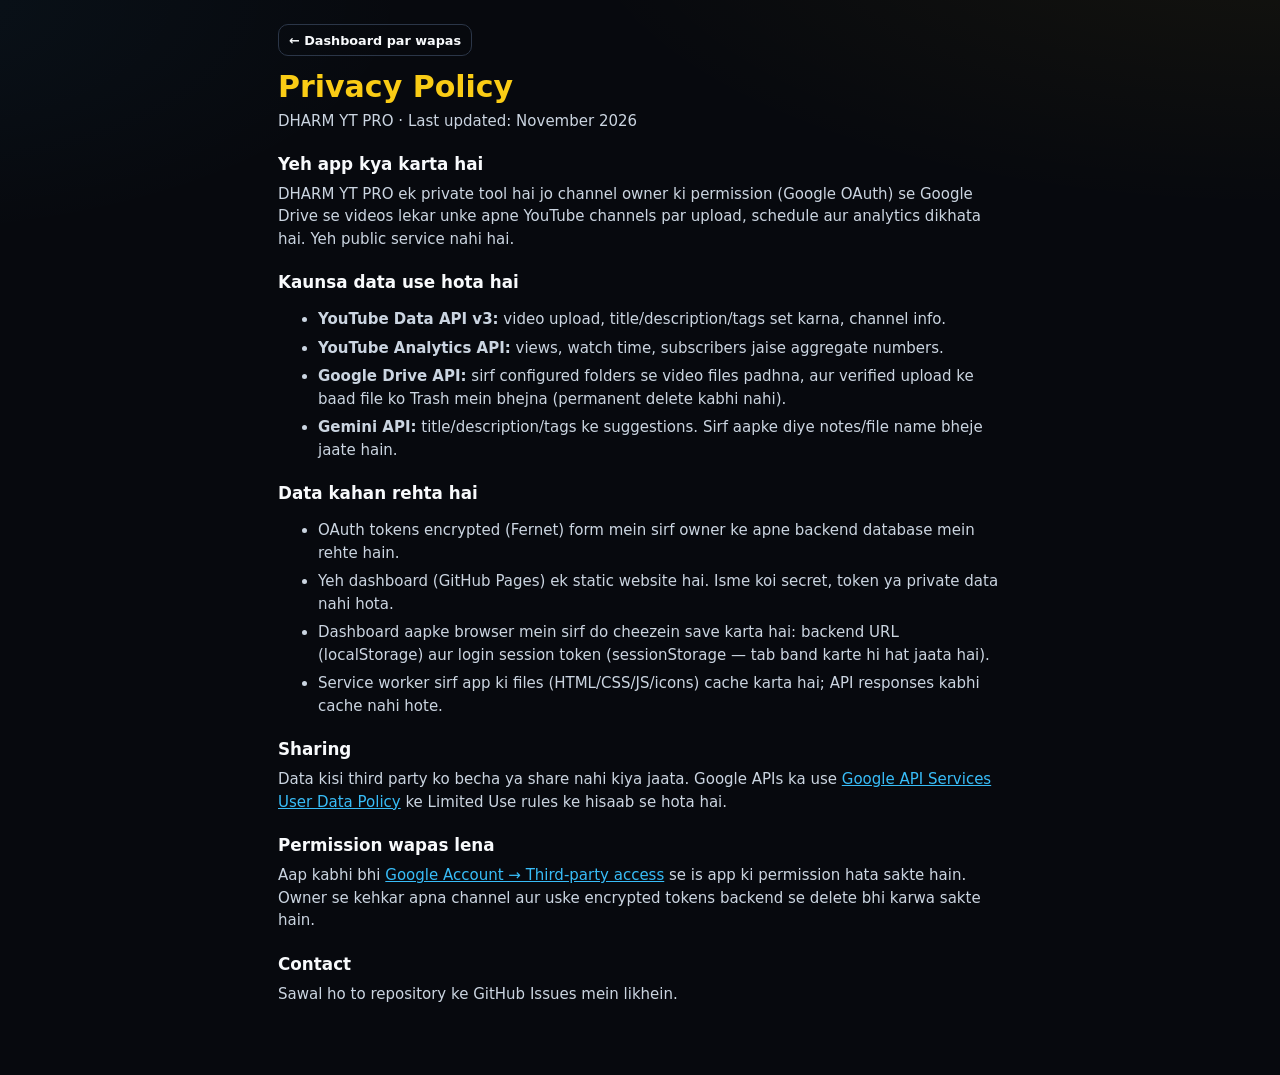
==== docs/privacy.html @ cf19b7e7 "Phases 3-5,8: OAuth, Drive discovery, resumable upload engine, quota, scheduler, cleanup, workflows;" ====
<!doctype html>
<html lang="hi-Latn">
<head>
  <meta charset="utf-8">
  <meta name="viewport" content="width=device-width, initial-scale=1">
  <meta name="theme-color" content="#07090e">
  <meta name="referrer" content="no-referrer">
  <title>Privacy Policy · DHARM YT PRO</title>
  <link rel="icon" type="image/png" href="icons/icon-192.png">
  <link rel="stylesheet" href="css/dashboard.css">
</head>
<body class="doc-page">
  <main class="doc">
    <p><a href="index.html" class="btn btn-ghost btn-sm">← Dashboard par wapas</a></p>
    <h1>Privacy Policy</h1>
    <p class="muted">DHARM YT PRO · Last updated: November 2026</p>

    <h2>Yeh app kya karta hai</h2>
    <p>DHARM YT PRO ek private tool hai jo channel owner ki permission (Google OAuth) se Google Drive se videos lekar unke apne YouTube channels par upload, schedule aur analytics dikhata hai. Yeh public service nahi hai.</p>

    <h2>Kaunsa data use hota hai</h2>
    <ul>
      <li><strong>YouTube Data API v3:</strong> video upload, title/description/tags set karna, channel info.</li>
      <li><strong>YouTube Analytics API:</strong> views, watch time, subscribers jaise aggregate numbers.</li>
      <li><strong>Google Drive API:</strong> sirf configured folders se video files padhna, aur verified upload ke baad file ko Trash mein bhejna (permanent delete kabhi nahi).</li>
      <li><strong>Gemini API:</strong> title/description/tags ke suggestions. Sirf aapke diye notes/file name bheje jaate hain.</li>
    </ul>

    <h2>Data kahan rehta hai</h2>
    <ul>
      <li>OAuth tokens encrypted (Fernet) form mein sirf owner ke apne backend database mein rehte hain.</li>
      <li>Yeh dashboard (GitHub Pages) ek static website hai. Isme koi secret, token ya private data nahi hota.</li>
      <li>Dashboard aapke browser mein sirf do cheezein save karta hai: backend URL (localStorage) aur login session token (sessionStorage — tab band karte hi hat jaata hai).</li>
      <li>Service worker sirf app ki files (HTML/CSS/JS/icons) cache karta hai; API responses kabhi cache nahi hote.</li>
    </ul>

    <h2>Sharing</h2>
    <p>Data kisi third party ko becha ya share nahi kiya jaata. Google APIs ka use <a href="https://developers.google.com/terms/api-services-user-data-policy" rel="noopener noreferrer">Google API Services User Data Policy</a> ke Limited Use rules ke hisaab se hota hai.</p>

    <h2>Permission wapas lena</h2>
    <p>Aap kabhi bhi <a href="https://myaccount.google.com/permissions" rel="noopener noreferrer">Google Account → Third-party access</a> se is app ki permission hata sakte hain. Owner se kehkar apna channel aur uske encrypted tokens backend se delete bhi karwa sakte hain.</p>

    <h2>Contact</h2>
    <p>Sawal ho to repository ke GitHub Issues mein likhein.</p>
  </main>
</body>
</html>
---- docs/css/dashboard.css ----
/* DHARM YT PRO — Luxe Obsidian + Gold Command Center */
:root {
  --background: #07090e;
  --card: #111827;
  --card-2: #0d1320;
  --line: #1f2937;
  --line-2: #2b3648;
  --gold: #facc15;
  --gold-soft: rgba(250, 204, 21, 0.12);
  --cyan: #38bdf8;
  --cyan-soft: rgba(56, 189, 248, 0.12);
  --green: #10b981;
  --green-soft: rgba(16, 185, 129, 0.14);
  --red: #ef4444;
  --red-soft: rgba(239, 68, 68, 0.14);
  --orange: #fb923c;
  --text: #f8fafc;
  --muted: #94a3b8;
  --radius: 14px;
  --radius-sm: 10px;
  --shadow: 0 8px 30px rgba(0, 0, 0, 0.35);
  --font: system-ui, -apple-system, "Segoe UI", Roboto, "Noto Sans", sans-serif;
  --mono: ui-monospace, SFMono-Regular, Menlo, Consolas, monospace;
  --nav-h: 64px;
  --safe-b: env(safe-area-inset-bottom, 0px);
}

* { box-sizing: border-box; }
html, body { margin: 0; }
body {
  background:
    radial-gradient(1200px 500px at 100% -10%, rgba(250, 204, 21, 0.06), transparent 60%),
    radial-gradient(900px 400px at -10% 0%, rgba(56, 189, 248, 0.05), transparent 60%),
    var(--background);
  background-attachment: fixed;
  color: var(--text);
  font: 15px/1.5 var(--font);
  -webkit-font-smoothing: antialiased;
  min-height: 100vh;
  overflow-x: hidden;
}
img { max-width: 100%; }
a { color: var(--cyan); }
h1, h2, h3 { margin: 0; line-height: 1.25; }
h2 { font-size: 1.05rem; }
h3 { font-size: 0.95rem; }
p { margin: 0 0 0.6rem; }
.muted { color: var(--muted); }
.mono { font-family: var(--mono); font-size: 0.86em; }
.small { font-size: 0.82rem; }
[hidden] { display: none !important; }

:focus-visible { outline: 2px solid var(--gold); outline-offset: 2px; border-radius: 6px; }
.skip-link { position: absolute; left: -999px; top: 8px; background: var(--gold); color: #000; padding: 8px 12px; border-radius: 8px; z-index: 100; }
.skip-link:focus { left: 8px; }
.sr-only { position: absolute; width: 1px; height: 1px; padding: 0; margin: -1px; overflow: hidden; clip: rect(0 0 0 0); border: 0; }

/* ---------- Layout ---------- */
.layout { display: flex; min-height: 100vh; }
.sidenav { display: none; }
.content { flex: 1; min-width: 0; padding-bottom: calc(var(--nav-h) + var(--safe-b) + 16px); }

.topbar {
  position: sticky; top: 0; z-index: 20;
  display: flex; align-items: center; justify-content: space-between; gap: 10px;
  padding: 10px 16px;
  background: rgba(7, 9, 14, 0.86);
  backdrop-filter: blur(10px);
  border-bottom: 1px solid var(--line);
}
.topbar-title { display: flex; align-items: center; gap: 10px; min-width: 0; }
.topbar-title h1 { font-size: 1.15rem; white-space: nowrap; overflow: hidden; text-overflow: ellipsis; }
.topbar-logo { border-radius: 7px; flex: none; }
.topbar-actions { display: flex; align-items: center; gap: 8px; flex: none; }

main { padding: 16px; max-width: 1280px; margin: 0 auto; outline: none; }
main:focus, main:focus-visible { outline: none; }

.demo-banner {
  margin: 12px 16px 0;
  padding: 12px 14px;
  border: 1px dashed var(--gold);
  background: var(--gold-soft);
  border-radius: var(--radius-sm);
  display: flex; flex-wrap: wrap; align-items: center; gap: 6px 12px;
  font-size: 0.9rem;
}
.demo-banner strong { color: var(--gold); }
.demo-banner span { color: var(--text); flex: 1 1 220px; }

/* ---------- Bottom nav (mobile) ---------- */
.bottomnav {
  position: fixed; left: 0; right: 0; bottom: 0; z-index: 30;
  display: grid; grid-template-columns: repeat(5, 1fr);
  height: calc(var(--nav-h) + var(--safe-b));
  padding-bottom: var(--safe-b);
  background: rgba(10, 13, 21, 0.96);
  backdrop-filter: blur(10px);
  border-top: 1px solid var(--line);
}
.bottomnav a, .bottomnav button {
  display: flex; flex-direction: column; align-items: center; justify-content: center; gap: 3px;
  color: var(--muted); text-decoration: none; font: 600 0.7rem var(--font);
  background: none; border: 0; cursor: pointer; min-width: 0; padding: 4px 2px;
}
.bottomnav svg, .side-links svg, .sheet-grid svg { width: 22px; height: 22px; flex: none; }
.bottomnav [aria-current="page"] { color: var(--gold); }
.bottomnav [aria-current="page"] svg { filter: drop-shadow(0 0 6px rgba(250, 204, 21, 0.5)); }

/* ---------- Side nav (desktop) ---------- */
@media (min-width: 960px) {
  .bottomnav { display: none; }
  .content { padding-bottom: 24px; }
  .topbar-logo { display: none; }
  .sidenav {
    display: flex; flex-direction: column;
    position: sticky; top: 0; height: 100vh;
    width: 248px; flex: none;
    padding: 18px 12px;
    border-right: 1px solid var(--line);
    background: linear-gradient(180deg, #0b0f18, #07090e);
    overflow-y: auto;
  }
  .brand { display: flex; align-items: center; gap: 10px; padding: 4px 8px 18px; }
  .brand img { border-radius: 9px; }
  .brand strong { display: block; letter-spacing: 0.06em; color: var(--gold); font-size: 0.95rem; }
  .brand span { display: block; color: var(--muted); font-size: 0.76rem; }
  .side-links { display: flex; flex-direction: column; gap: 2px; }
  .side-links a {
    display: flex; align-items: center; gap: 12px;
    padding: 9px 12px; border-radius: 10px;
    color: var(--muted); text-decoration: none; font-weight: 600; font-size: 0.9rem;
    border: 1px solid transparent;
  }
  .side-links a:hover { color: var(--text); background: rgba(255, 255, 255, 0.03); }
  .side-links a[aria-current="page"] { color: var(--gold); background: var(--gold-soft); border-color: rgba(250, 204, 21, 0.25); }
  .side-foot { margin-top: auto; padding: 12px; font-size: 0.8rem; }
  .side-foot a { color: var(--muted); }
  main { padding: 24px; }
  .demo-banner { margin: 16px 24px 0; }
  .topbar { padding: 12px 24px; }
}

/* ---------- More sheet ---------- */
.sheet { position: fixed; inset: 0; z-index: 50; }
.sheet-backdrop { position: absolute; inset: 0; background: rgba(0, 0, 0, 0.6); }
.sheet-panel {
  position: absolute; left: 0; right: 0; bottom: 0;
  max-height: 80vh; overflow-y: auto;
  background: var(--card); border-top: 1px solid var(--line-2);
  border-radius: 18px 18px 0 0; padding: 16px 16px calc(16px + var(--safe-b));
  box-shadow: var(--shadow);
}
.sheet-head { display: flex; justify-content: space-between; align-items: center; margin-bottom: 12px; }
.sheet-grid { display: grid; grid-template-columns: repeat(3, 1fr); gap: 8px; }
.sheet-grid a {
  display: flex; flex-direction: column; align-items: center; gap: 6px; text-align: center;
  padding: 12px 6px; border-radius: 12px; background: var(--card-2); border: 1px solid var(--line);
  color: var(--text); text-decoration: none; font-size: 0.78rem; font-weight: 600;
}
.sheet-grid a[aria-current="page"] { border-color: var(--gold); color: var(--gold); }

/* ---------- Cards & grids ---------- */
.section-head { display: flex; flex-wrap: wrap; align-items: center; justify-content: space-between; gap: 10px; margin: 4px 0 14px; }
.section-head p { margin: 2px 0 0; color: var(--muted); font-size: 0.88rem; }
.grid { display: grid; gap: 12px; }
.grid-stats { grid-template-columns: repeat(2, minmax(0, 1fr)); }
.grid-2 { grid-template-columns: minmax(0, 1fr); }
@media (min-width: 640px) { .grid-stats { grid-template-columns: repeat(3, minmax(0, 1fr)); } }
@media (min-width: 1100px) {
  .grid-stats { grid-template-columns: repeat(4, minmax(0, 1fr)); }
  .grid-2 { grid-template-columns: repeat(2, minmax(0, 1fr)); }
}

.card {
  background: linear-gradient(180deg, rgba(255, 255, 255, 0.02), transparent 40%), var(--card);
  border: 1px solid var(--line);
  border-radius: var(--radius);
  padding: 14px;
  min-width: 0;
}
.card-head { display: flex; align-items: center; justify-content: space-between; gap: 8px; margin-bottom: 10px; flex-wrap: wrap; }
.stack > * + * { margin-top: 12px; }

.stat { position: relative; overflow: hidden; }
.stat::after { content: ""; position: absolute; left: 0; top: 0; bottom: 0; width: 3px; background: var(--accent, var(--gold)); }
.stat-label { color: var(--muted); font-size: 0.78rem; font-weight: 600; text-transform: uppercase; letter-spacing: 0.04em; }
.stat-value { font-size: 1.55rem; font-weight: 750; margin-top: 4px; font-variant-numeric: tabular-nums; overflow-wrap: anywhere; }
.stat-sub { color: var(--muted); font-size: 0.8rem; margin-top: 2px; overflow-wrap: anywhere; }
.accent-gold { --accent: var(--gold); }
.accent-cyan { --accent: var(--cyan); }
.accent-green { --accent: var(--green); }
.accent-red { --accent: var(--red); }
.accent-muted { --accent: var(--muted); }
.stat.accent-gold .stat-value { color: var(--gold); }
.stat.accent-red .stat-value { color: #fca5a5; }

/* ---------- Buttons & form ---------- */
.btn {
  display: inline-flex; align-items: center; justify-content: center; gap: 6px;
  min-height: 40px; padding: 8px 14px;
  border-radius: 10px; border: 1px solid var(--line-2);
  background: #172033; color: var(--text);
  font: 600 0.88rem var(--font); cursor: pointer; text-decoration: none;
  transition: background 0.15s, border-color 0.15s, transform 0.05s;
}
.btn:hover { border-color: #3b4a63; background: #1b263b; }
.btn:active { transform: translateY(1px); }
.btn[disabled], .btn[aria-disabled="true"] { opacity: 0.5; cursor: not-allowed; }
.btn-gold { background: var(--gold); color: #111; border-color: var(--gold); }
.btn-gold:hover { background: #fde047; border-color: #fde047; }
.btn-cyan { background: var(--cyan-soft); color: var(--cyan); border-color: rgba(56, 189, 248, 0.4); }
.btn-danger { background: var(--red-soft); color: #fca5a5; border-color: rgba(239, 68, 68, 0.45); }
.btn-danger:hover { background: rgba(239, 68, 68, 0.25); }
.btn-ghost { background: transparent; border-color: var(--line-2); }
.btn-sm { min-height: 32px; padding: 4px 10px; font-size: 0.8rem; }
.btn-icon { width: 40px; padding: 0; }
.btn-row { display: flex; flex-wrap: wrap; gap: 8px; }

.field { display: flex; flex-direction: column; gap: 6px; min-width: 0; }
.field label, .field .label { font-weight: 600; font-size: 0.85rem; }
.field-row { display: flex; justify-content: space-between; align-items: baseline; gap: 8px; }
.form-grid { display: grid; gap: 14px; grid-template-columns: minmax(0, 1fr); }
@media (min-width: 720px) { .form-grid.two { grid-template-columns: repeat(2, minmax(0, 1fr)); } .span-2 { grid-column: 1 / -1; } }
input, select, textarea {
  width: 100%; min-height: 42px;
  background: var(--card-2); color: var(--text);
  border: 1px solid var(--line-2); border-radius: 10px;
  padding: 9px 12px; font: 0.92rem var(--font);
}
textarea { min-height: 120px; resize: vertical; }
input:focus, select:focus, textarea:focus { outline: none; border-color: var(--gold); box-shadow: 0 0 0 3px var(--gold-soft); }
input::placeholder, textarea::placeholder { color: #64748b; }
input[type="checkbox"] { width: auto; min-height: 0; }
.hint { color: var(--muted); font-size: 0.78rem; }
.counter { font-variant-numeric: tabular-nums; color: var(--muted); font-size: 0.78rem; }
.counter.warn { color: var(--gold); }
.counter.over { color: var(--red); font-weight: 700; }
.input-error { border-color: var(--red) !important; }
.error-text { color: #fca5a5; font-size: 0.8rem; }

.search { position: relative; flex: 1 1 220px; }
.search input { padding-left: 36px; }
.search svg { position: absolute; left: 11px; top: 50%; transform: translateY(-50%); width: 18px; height: 18px; color: var(--muted); }

/* Toggle switch */
.switch { position: relative; display: inline-flex; align-items: center; gap: 8px; cursor: pointer; }
.switch input { position: absolute; opacity: 0; width: 44px; height: 26px; margin: 0; cursor: pointer; }
.switch .track { width: 44px; height: 26px; border-radius: 999px; background: #273244; border: 1px solid var(--line-2); position: relative; transition: background 0.15s; flex: none; }
.switch .track::after { content: ""; position: absolute; top: 3px; left: 3px; width: 18px; height: 18px; border-radius: 50%; background: var(--muted); transition: transform 0.15s, background 0.15s; }
.switch input:checked + .track { background: var(--green-soft); border-color: var(--green); }
.switch input:checked + .track::after { transform: translateX(18px); background: var(--green); }
.switch input:focus-visible + .track { outline: 2px solid var(--gold); outline-offset: 2px; }
.switch input:disabled + .track { opacity: 0.5; }

/* Segmented control */
.segmented { display: inline-flex; flex-wrap: wrap; gap: 4px; padding: 4px; background: var(--card-2); border: 1px solid var(--line); border-radius: 12px; }
.card > .segmented { display: flex; }
.card > .segmented button { flex: 1 1 auto; }
.segmented button { border: 0; background: transparent; color: var(--muted); font: 600 0.82rem var(--font); padding: 7px 12px; border-radius: 8px; cursor: pointer; min-height: 34px; }
.segmented button[aria-pressed="true"] { background: var(--gold); color: #111; }

/* ---------- Chips & pills ---------- */
.chip, .pill {
  display: inline-flex; align-items: center; gap: 5px;
  padding: 2px 9px; border-radius: 999px;
  font-size: 0.72rem; font-weight: 700; letter-spacing: 0.02em; white-space: nowrap;
  border: 1px solid transparent; line-height: 1.6;
}
.chip::before { content: ""; width: 6px; height: 6px; border-radius: 50%; background: currentColor; }
.chip-muted, .pill-muted { color: var(--muted); background: rgba(148, 163, 184, 0.12); border-color: rgba(148, 163, 184, 0.25); }
.chip-cyan { color: var(--cyan); background: var(--cyan-soft); border-color: rgba(56, 189, 248, 0.35); }
.chip-gold, .pill-gold { color: var(--gold); background: var(--gold-soft); border-color: rgba(250, 204, 21, 0.35); }
.chip-green, .pill-green { color: #34d399; background: var(--green-soft); border-color: rgba(16, 185, 129, 0.4); }
.chip-red, .pill-red { color: #fca5a5; background: var(--red-soft); border-color: rgba(239, 68, 68, 0.4); }
.chip-orange { color: var(--orange); background: rgba(251, 146, 60, 0.12); border-color: rgba(251, 146, 60, 0.35); }
.chip-live::before { animation: pulse 1.4s infinite; }
@keyframes pulse { 50% { opacity: 0.3; } }

/* ---------- Lists ---------- */
.list { list-style: none; margin: 0; padding: 0; display: flex; flex-direction: column; gap: 10px; }
.item {
  display: flex; gap: 12px; align-items: center;
  padding: 12px; border-radius: 12px; background: var(--card); border: 1px solid var(--line); min-width: 0;
}
.item-main { flex: 1; min-width: 0; }
.item-title { font-weight: 650; overflow: hidden; text-overflow: ellipsis; white-space: nowrap; }
.item-meta { display: flex; flex-wrap: wrap; gap: 4px 10px; color: var(--muted); font-size: 0.8rem; margin-top: 3px; }
.item-meta span { overflow-wrap: anywhere; }
.item-side { display: flex; flex-direction: column; align-items: flex-end; gap: 6px; flex: none; }
.item.disabled-row { opacity: 0.72; }

.avatar {
  width: 44px; height: 44px; border-radius: 50%; flex: none; object-fit: cover;
  display: inline-flex; align-items: center; justify-content: center;
  font-weight: 800; font-size: 0.95rem; color: #111;
  background: linear-gradient(135deg, var(--gold), #f59e0b);
  border: 2px solid rgba(250, 204, 21, 0.35);
}
.avatar.c1 { background: linear-gradient(135deg, var(--cyan), #6366f1); }
.avatar.c2 { background: linear-gradient(135deg, #34d399, #0ea5e9); }
.avatar.c3 { background: linear-gradient(135deg, #f472b6, #facc15); }

.progress { height: 8px; background: #1e293b; border-radius: 999px; overflow: hidden; margin-top: 8px; }
.progress > span { display: block; height: 100%; width: 0; background: linear-gradient(90deg, var(--cyan), var(--gold)); border-radius: inherit; transition: width 0.4s; }
.progress.ok > span { background: var(--green); }
.progress.bad > span { background: var(--red); }
.progress.lg { height: 14px; }

/* ---------- Tables ---------- */
.table-wrap { overflow-x: auto; border: 1px solid var(--line); border-radius: var(--radius); background: var(--card); -webkit-overflow-scrolling: touch; }
table { width: 100%; border-collapse: collapse; font-size: 0.88rem; }
th, td { text-align: left; padding: 10px 12px; border-bottom: 1px solid var(--line); white-space: nowrap; }
th { color: var(--muted); font-size: 0.74rem; text-transform: uppercase; letter-spacing: 0.05em; background: var(--card-2); position: sticky; top: 0; }
td.num, th.num { text-align: right; font-variant-numeric: tabular-nums; }
tr:last-child td { border-bottom: 0; }
th button.sort { all: unset; cursor: pointer; display: inline-flex; gap: 4px; align-items: center; }
th button.sort:focus-visible { outline: 2px solid var(--gold); border-radius: 4px; }
th[aria-sort="ascending"] , th[aria-sort="descending"] { color: var(--gold); }
.rank { font-weight: 800; color: var(--muted); width: 2.5em; }
.rank.top { color: var(--gold); }
.cell-name { display: flex; align-items: center; gap: 10px; max-width: 260px; }
.cell-name span { overflow: hidden; text-overflow: ellipsis; }
.cell-name .avatar { width: 30px; height: 30px; font-size: 0.72rem; border-width: 1px; }

/* ---------- Charts ---------- */
.bars { display: flex; align-items: flex-end; gap: 3px; height: 150px; padding-top: 6px; }
.bars .bar { flex: 1; min-width: 2px; background: linear-gradient(180deg, var(--gold), rgba(250, 204, 21, 0.25)); border-radius: 4px 4px 0 0; position: relative; }
.bars .bar.null { background: repeating-linear-gradient(45deg, #1e293b, #1e293b 3px, #273244 3px, #273244 6px); height: 6px !important; }
.bars-axis { display: flex; justify-content: space-between; color: var(--muted); font-size: 0.72rem; margin-top: 6px; }
.meter { display: grid; grid-template-columns: 1fr; gap: 6px; }
.ring { width: 140px; height: 140px; margin: 0 auto; }

/* ---------- States ---------- */
.state { text-align: center; padding: 32px 16px; color: var(--muted); border: 1px dashed var(--line-2); border-radius: var(--radius); background: rgba(17, 24, 39, 0.5); }
.state h3 { color: var(--text); margin-bottom: 6px; }
.state.error { border-color: rgba(239, 68, 68, 0.5); background: var(--red-soft); }
.state.error h3 { color: #fca5a5; }
.state .btn { margin-top: 12px; }
.skeleton { background: linear-gradient(90deg, #111827 0%, #1b2436 50%, #111827 100%); background-size: 200% 100%; animation: shimmer 1.2s infinite; border-radius: var(--radius); min-height: 92px; border: 1px solid var(--line); }
@keyframes shimmer { to { background-position: -200% 0; } }
.spinner { width: 16px; height: 16px; border: 2px solid currentColor; border-right-color: transparent; border-radius: 50%; animation: spin 0.7s linear infinite; display: inline-block; }
@keyframes spin { to { transform: rotate(360deg); } }

/* ---------- Errors list ---------- */
.err-list { list-style: none; margin: 0; padding: 0; }
.err-list li { padding: 9px 0; border-bottom: 1px solid var(--line); font-size: 0.86rem; display: flex; gap: 10px; align-items: flex-start; }
.err-list li:last-child { border-bottom: 0; }
.err-list .when { color: var(--muted); font-size: 0.76rem; white-space: nowrap; }
.err-list .msg { flex: 1; min-width: 0; overflow-wrap: anywhere; }

.kv { display: grid; grid-template-columns: auto minmax(0, 1fr); gap: 8px 14px; font-size: 0.88rem; margin: 0; }
.kv dt { color: var(--muted); }
.kv dd { margin: 0; overflow-wrap: anywhere; text-align: right; }

.tag-list { display: flex; flex-wrap: wrap; gap: 6px; }
.tag { background: var(--cyan-soft); color: var(--cyan); border: 1px solid rgba(56, 189, 248, 0.3); padding: 2px 8px 2px 10px; border-radius: 999px; font-size: 0.78rem; display: inline-flex; align-items: center; gap: 4px; }
.tag button { all: unset; cursor: pointer; padding: 0 3px; color: var(--muted); font-weight: 700; }
.tag button:focus-visible { outline: 2px solid var(--gold); }

/* ---------- Dialog & toast ---------- */
.dialog { background: var(--card); color: var(--text); border: 1px solid var(--line-2); border-radius: 16px; padding: 20px; width: min(92vw, 420px); box-shadow: var(--shadow); }
.dialog::backdrop { background: rgba(0, 0, 0, 0.65); }
.dialog h2 { margin-bottom: 8px; color: var(--gold); }
.dialog p { color: var(--muted); overflow-wrap: anywhere; }
.dialog-actions { display: flex; justify-content: flex-end; gap: 8px; margin-top: 16px; flex-wrap: wrap; }

.toasts { position: fixed; left: 50%; transform: translateX(-50%); bottom: calc(var(--nav-h) + var(--safe-b) + 12px); z-index: 60; display: flex; flex-direction: column; gap: 8px; width: min(92vw, 420px); pointer-events: none; }
@media (min-width: 960px) { .toasts { bottom: 20px; left: auto; right: 20px; transform: none; } }
.toast { pointer-events: auto; background: #172033; border: 1px solid var(--line-2); border-left: 4px solid var(--cyan); border-radius: 10px; padding: 10px 14px; box-shadow: var(--shadow); font-size: 0.88rem; }
.toast.ok { border-left-color: var(--green); }
.toast.err { border-left-color: var(--red); }
.toast.warn { border-left-color: var(--gold); }

.noscript { padding: 20px; text-align: center; }
.callout { padding: 12px 14px; border-radius: var(--radius-sm); background: var(--cyan-soft); border: 1px solid rgba(56, 189, 248, 0.3); font-size: 0.86rem; }
.callout.warn { background: var(--gold-soft); border-color: rgba(250, 204, 21, 0.35); }
.callout.bad { background: var(--red-soft); border-color: rgba(239, 68, 68, 0.4); }
.divider { height: 1px; background: var(--line); margin: 14px 0; }

/* ---------- Privacy doc page ---------- */
.doc-page main.doc { max-width: 760px; margin: 0 auto; padding: 24px 18px 60px; }
.doc h1 { color: var(--gold); margin: 12px 0 4px; }
.doc h2 { margin: 22px 0 8px; color: var(--text); }
.doc li { margin-bottom: 6px; color: #cbd5e1; }
.doc p { color: #cbd5e1; }

@media (max-width: 420px) {
  .segmented button { padding: 7px 9px; }
  .stat-value { font-size: 1.35rem; }
  .cell-name { max-width: 170px; }
  th, td { padding: 9px 10px; }
}
body.route-settings .demo-banner .btn { display: none; }

@media (prefers-reduced-motion: reduce) {
  *, *::before, *::after { animation: none !important; transition: none !important; }
}
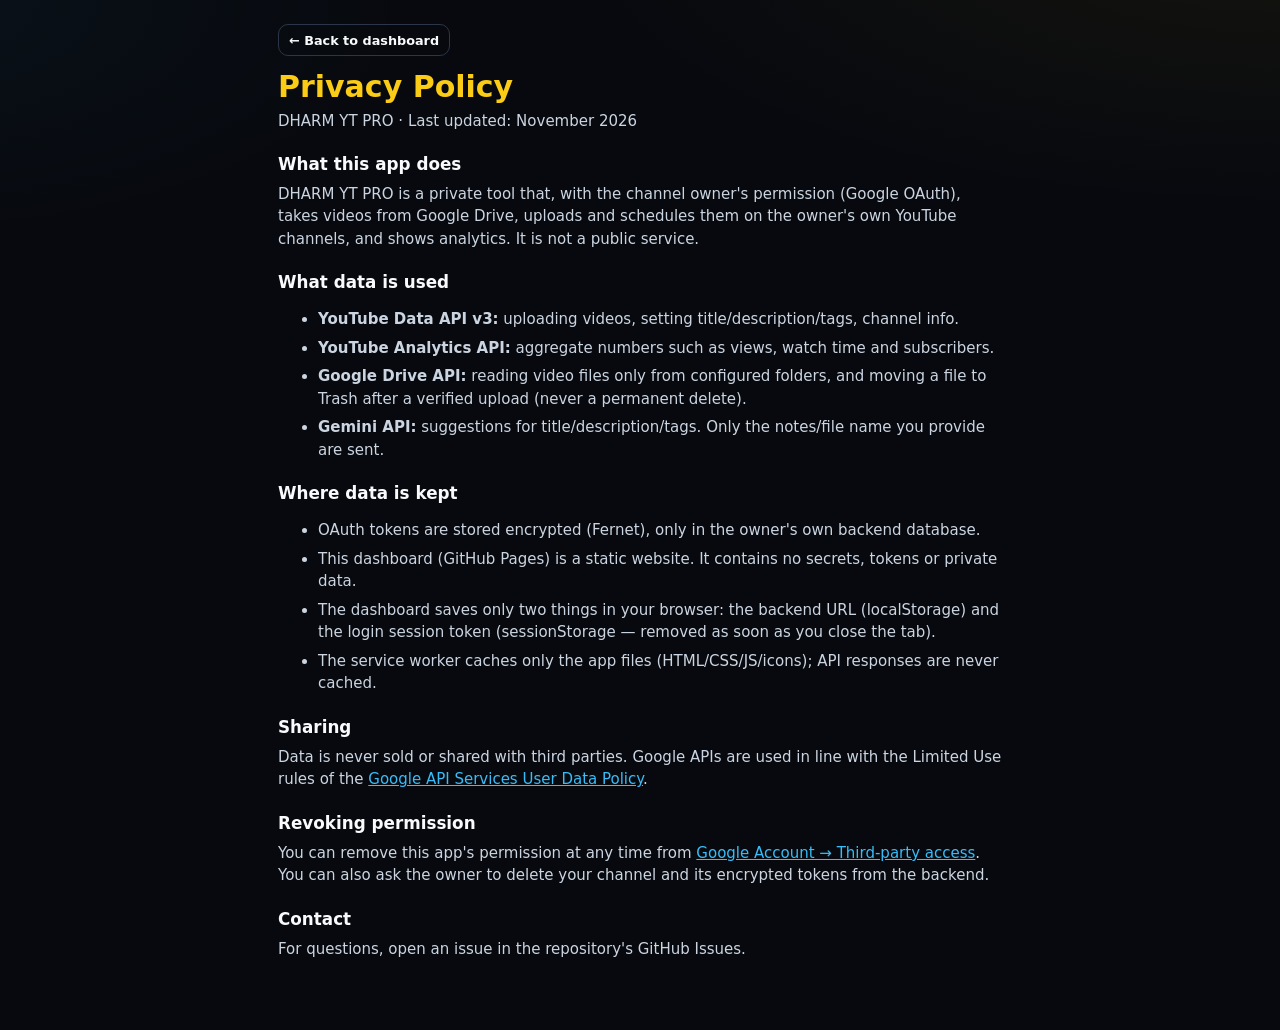
==== commit e3231659: "English everywhere; Phase 9: per-channel WireGuard VPN with matrix upload workflow" ====
--- a/docs/privacy.html
+++ b/docs/privacy.html
@@ -1,5 +1,5 @@
 <!doctype html>
-<html lang="hi-Latn">
+<html lang="en">
 <head>
   <meta charset="utf-8">
   <meta name="viewport" content="width=device-width, initial-scale=1">
@@ -11,37 +11,37 @@
 </head>
 <body class="doc-page">
   <main class="doc">
-    <p><a href="index.html" class="btn btn-ghost btn-sm">← Dashboard par wapas</a></p>
+    <p><a href="index.html" class="btn btn-ghost btn-sm">← Back to dashboard</a></p>
     <h1>Privacy Policy</h1>
     <p class="muted">DHARM YT PRO · Last updated: November 2026</p>
 
-    <h2>Yeh app kya karta hai</h2>
-    <p>DHARM YT PRO ek private tool hai jo channel owner ki permission (Google OAuth) se Google Drive se videos lekar unke apne YouTube channels par upload, schedule aur analytics dikhata hai. Yeh public service nahi hai.</p>
+    <h2>What this app does</h2>
+    <p>DHARM YT PRO is a private tool that, with the channel owner's permission (Google OAuth), takes videos from Google Drive, uploads and schedules them on the owner's own YouTube channels, and shows analytics. It is not a public service.</p>
 
-    <h2>Kaunsa data use hota hai</h2>
+    <h2>What data is used</h2>
     <ul>
-      <li><strong>YouTube Data API v3:</strong> video upload, title/description/tags set karna, channel info.</li>
-      <li><strong>YouTube Analytics API:</strong> views, watch time, subscribers jaise aggregate numbers.</li>
-      <li><strong>Google Drive API:</strong> sirf configured folders se video files padhna, aur verified upload ke baad file ko Trash mein bhejna (permanent delete kabhi nahi).</li>
-      <li><strong>Gemini API:</strong> title/description/tags ke suggestions. Sirf aapke diye notes/file name bheje jaate hain.</li>
+      <li><strong>YouTube Data API v3:</strong> uploading videos, setting title/description/tags, channel info.</li>
+      <li><strong>YouTube Analytics API:</strong> aggregate numbers such as views, watch time and subscribers.</li>
+      <li><strong>Google Drive API:</strong> reading video files only from configured folders, and moving a file to Trash after a verified upload (never a permanent delete).</li>
+      <li><strong>Gemini API:</strong> suggestions for title/description/tags. Only the notes/file name you provide are sent.</li>
     </ul>
 
-    <h2>Data kahan rehta hai</h2>
+    <h2>Where data is kept</h2>
     <ul>
-      <li>OAuth tokens encrypted (Fernet) form mein sirf owner ke apne backend database mein rehte hain.</li>
-      <li>Yeh dashboard (GitHub Pages) ek static website hai. Isme koi secret, token ya private data nahi hota.</li>
-      <li>Dashboard aapke browser mein sirf do cheezein save karta hai: backend URL (localStorage) aur login session token (sessionStorage — tab band karte hi hat jaata hai).</li>
-      <li>Service worker sirf app ki files (HTML/CSS/JS/icons) cache karta hai; API responses kabhi cache nahi hote.</li>
+      <li>OAuth tokens are stored encrypted (Fernet), only in the owner's own backend database.</li>
+      <li>This dashboard (GitHub Pages) is a static website. It contains no secrets, tokens or private data.</li>
+      <li>The dashboard saves only two things in your browser: the backend URL (localStorage) and the login session token (sessionStorage — removed as soon as you close the tab).</li>
+      <li>The service worker caches only the app files (HTML/CSS/JS/icons); API responses are never cached.</li>
     </ul>
 
     <h2>Sharing</h2>
-    <p>Data kisi third party ko becha ya share nahi kiya jaata. Google APIs ka use <a href="https://developers.google.com/terms/api-services-user-data-policy" rel="noopener noreferrer">Google API Services User Data Policy</a> ke Limited Use rules ke hisaab se hota hai.</p>
+    <p>Data is never sold or shared with third parties. Google APIs are used in line with the Limited Use rules of the <a href="https://developers.google.com/terms/api-services-user-data-policy" rel="noopener noreferrer">Google API Services User Data Policy</a>.</p>
 
-    <h2>Permission wapas lena</h2>
-    <p>Aap kabhi bhi <a href="https://myaccount.google.com/permissions" rel="noopener noreferrer">Google Account → Third-party access</a> se is app ki permission hata sakte hain. Owner se kehkar apna channel aur uske encrypted tokens backend se delete bhi karwa sakte hain.</p>
+    <h2>Revoking permission</h2>
+    <p>You can remove this app's permission at any time from <a href="https://myaccount.google.com/permissions" rel="noopener noreferrer">Google Account → Third-party access</a>. You can also ask the owner to delete your channel and its encrypted tokens from the backend.</p>
 
     <h2>Contact</h2>
-    <p>Sawal ho to repository ke GitHub Issues mein likhein.</p>
+    <p>For questions, open an issue in the repository's GitHub Issues.</p>
   </main>
 </body>
 </html>
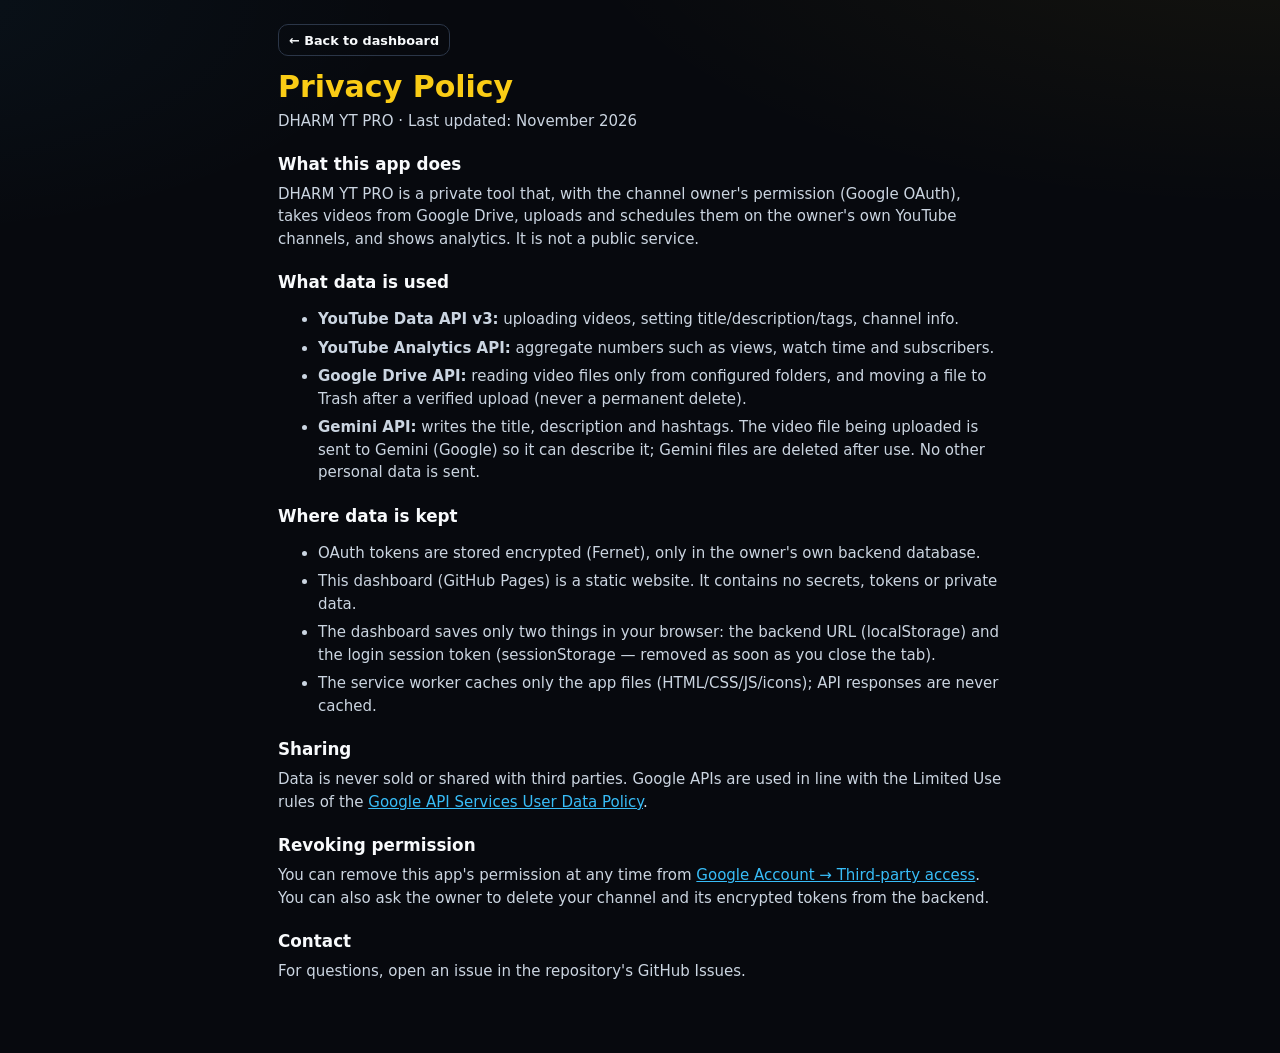
==== commit b2ae76f0: "Terms page, privacy policy describes Gemini video use, US trends default" ====
--- a/docs/privacy.html
+++ b/docs/privacy.html
@@ -23,7 +23,7 @@
       <li><strong>YouTube Data API v3:</strong> uploading videos, setting title/description/tags, channel info.</li>
       <li><strong>YouTube Analytics API:</strong> aggregate numbers such as views, watch time and subscribers.</li>
       <li><strong>Google Drive API:</strong> reading video files only from configured folders, and moving a file to Trash after a verified upload (never a permanent delete).</li>
-      <li><strong>Gemini API:</strong> suggestions for title/description/tags. Only the notes/file name you provide are sent.</li>
+      <li><strong>Gemini API:</strong> writes the title, description and hashtags. The video file being uploaded is sent to Gemini (Google) so it can describe it; Gemini files are deleted after use. No other personal data is sent.</li>
     </ul>
 
     <h2>Where data is kept</h2>
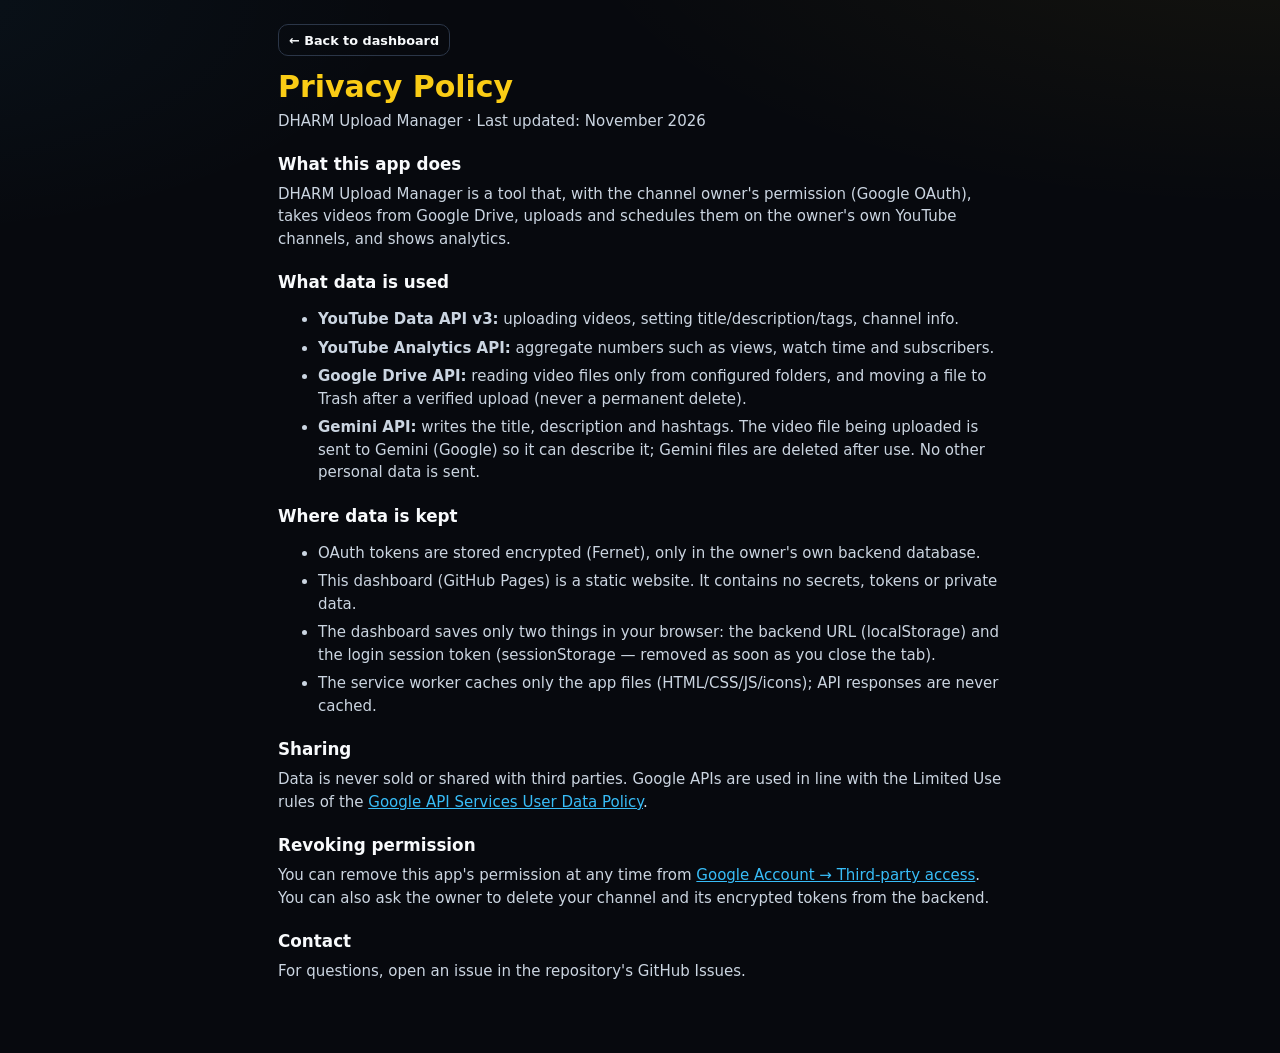
==== commit aa737ee0: "Public app name: DHARM Upload Manager" ====
--- a/docs/privacy.html
+++ b/docs/privacy.html
@@ -5,7 +5,7 @@
   <meta name="viewport" content="width=device-width, initial-scale=1">
   <meta name="theme-color" content="#07090e">
   <meta name="referrer" content="no-referrer">
-  <title>Privacy Policy · DHARM YT PRO</title>
+  <title>Privacy Policy · DHARM Upload Manager</title>
   <link rel="icon" type="image/png" href="icons/icon-192.png">
   <link rel="stylesheet" href="css/dashboard.css">
 </head>
@@ -13,10 +13,10 @@
   <main class="doc">
     <p><a href="index.html" class="btn btn-ghost btn-sm">← Back to dashboard</a></p>
     <h1>Privacy Policy</h1>
-    <p class="muted">DHARM YT PRO · Last updated: November 2026</p>
+    <p class="muted">DHARM Upload Manager · Last updated: November 2026</p>
 
     <h2>What this app does</h2>
-    <p>DHARM YT PRO is a private tool that, with the channel owner's permission (Google OAuth), takes videos from Google Drive, uploads and schedules them on the owner's own YouTube channels, and shows analytics. It is not a public service.</p>
+    <p>DHARM Upload Manager is a tool that, with the channel owner's permission (Google OAuth), takes videos from Google Drive, uploads and schedules them on the owner's own YouTube channels, and shows analytics.</p>
 
     <h2>What data is used</h2>
     <ul>
